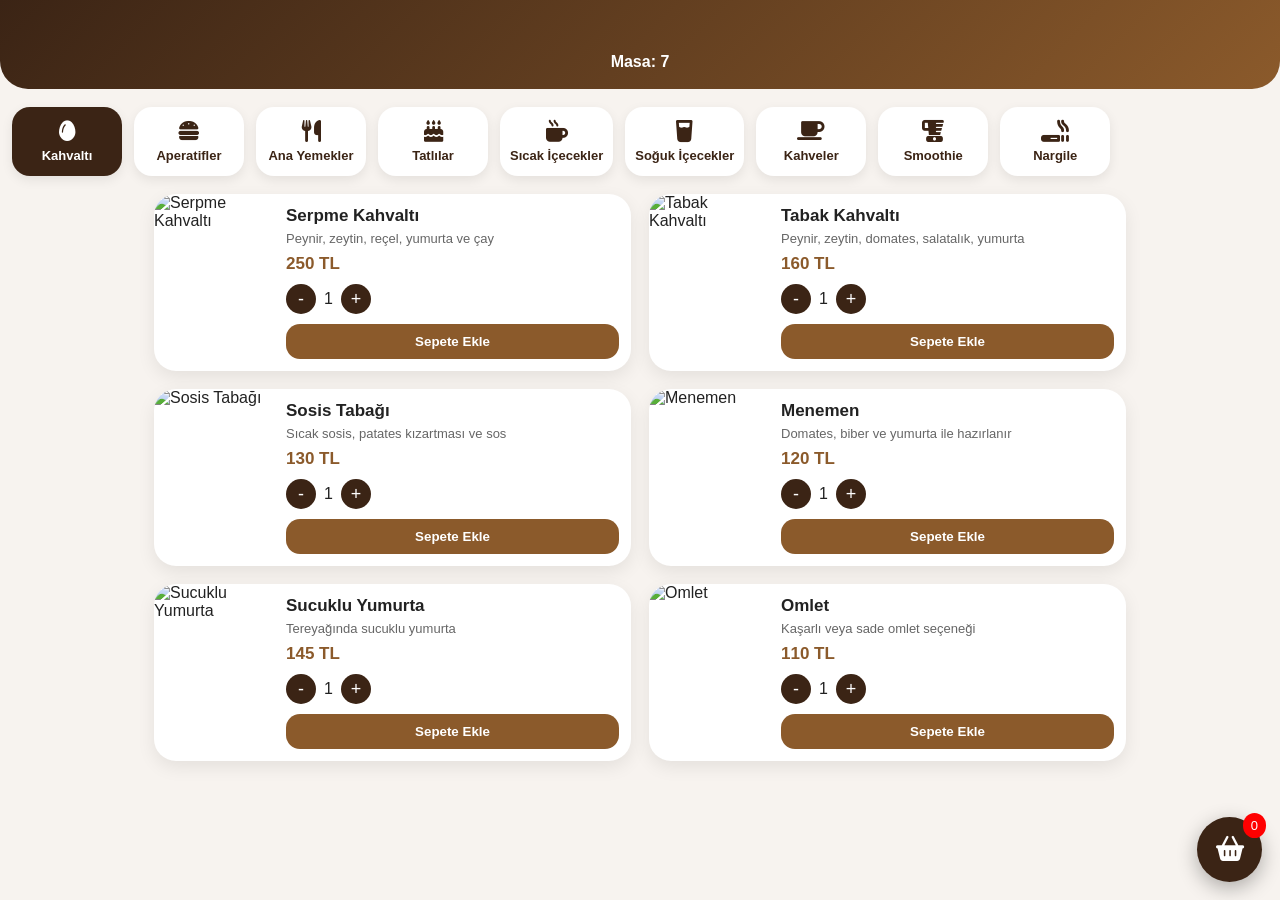
==== index.html @ 2600fbbe "Add files via upload" ====
<!DOCTYPE html>
<html lang="tr">

<head>
    <meta charset="UTF-8" />
    <meta name="viewport" content="width=device-width, initial-scale=1.0" />
    <title>Kafe Menü</title>

    <link rel="stylesheet" href="style.css" />

    <!-- İkonlar için -->
    <link rel="stylesheet" href="https://cdnjs.cloudflare.com/ajax/libs/font-awesome/6.5.0/css/all.min.css" />
</head>

<body>

    <header class="top-area">
        <img src="images/logo.png" alt="">
        <p class="table-info">Masa: <span id="masaNo">-</span></p>
    </header>

    <nav class="category-menu" id="categoryMenu"></nav>

    <main class="products" id="productList"></main>

    <button class="cart-button" onclick="openCart()">
        <i class="fa-solid fa-basket-shopping"></i>
        <span id="cartCount">0</span>
    </button>

    <div class="cart-modal" id="cartModal">
        <div class="cart-box">
            <div class="cart-header">
                <h2>Sepetim</h2>
                <button onclick="closeCart()">×</button>
            </div>

            <div id="cartItems"></div>

            <div class="cart-total">
                Toplam: <span id="totalPrice">0 TL</span>
            </div>

            <button class="clear-cart-btn" onclick="clearCart()">Sepeti Boşalt</button>
            <button class="order-btn" onclick="sendOrder()">Sipariş Ver</button>
        </div>
    </div>

    <script src="script.js"></script>
</body>

</html>
---- style.css ----
* {
    margin: 0;
    padding: 0;
    box-sizing: border-box;
}

body {
    font-family: Arial, sans-serif;
    background: #f7f3ef;
    color: #222;
    padding-bottom: 90px;
}

.top-area {
    background: linear-gradient(135deg, #3b2415, #8b5a2b);
    padding: 25px 15px 18px;
    text-align: center;
    color: white;
    border-radius: 0 0 28px 28px;
}

.top-area img {
    width: 130px;
    height: auto;
}

.logo {
    width: 130px;
    height: auto;
    background: white;
    border-radius: 18px;
    padding: 10px;
}

.table-info {
    margin-top: 10px;
    font-size: 16px;
    font-weight: bold;
}

.category-menu {
    display: flex;
    gap: 12px;
    overflow-x: auto;
    overflow-y: hidden;
    padding: 18px 12px;
    scrollbar-width: none;
    -webkit-overflow-scrolling: touch;
    touch-action: pan-x;
    cursor: grab;
    scroll-behavior: smooth;
    white-space: nowrap;
}

.category-menu:active {
    cursor: grabbing;
}

.category-menu::-webkit-scrollbar {
    display: none;
}

.category-menu::-webkit-scrollbar {
    display: none;
}

.category-btn {
    flex: 0 0 auto;
    min-width: 110px;
    border: none;
    background: white;
    color: #3b2415;
    padding: 13px 10px;
    border-radius: 18px;
    font-size: 13px;
    font-weight: bold;
    box-shadow: 0 4px 12px rgba(0, 0, 0, 0.08);
    cursor: pointer;
    user-select: none;
}

.category-btn i {
    display: block;
    font-size: 22px;
    margin-bottom: 6px;
}

.category-btn.active {
    background: #3b2415;
    color: white;
}

.products {
    display: grid;
    grid-template-columns: 1fr;
    gap: 18px;
    padding: 0 14px;
}

.product-card {
    display: flex;
    background: white;
    border-radius: 22px;
    overflow: hidden;
    box-shadow: 0 6px 18px rgba(0, 0, 0, 0.08);
}

.product-card img {
    width: 120px;
    height: 135px;
    object-fit: cover;
}

.product-info {
    padding: 12px;
    flex: 1;
}

.product-info h3 {
    font-size: 17px;
    margin-bottom: 5px;
}

.product-info p {
    font-size: 13px;
    color: #666;
    margin-bottom: 8px;
}

.price {
    font-size: 17px;
    font-weight: bold;
    color: #8b5a2b;
    margin-bottom: 10px;
}

.quantity {
    display: flex;
    align-items: center;
    gap: 8px;
    margin-bottom: 10px;
}

.quantity button {
    width: 30px;
    height: 30px;
    border: none;
    border-radius: 50%;
    background: #3b2415;
    color: white;
    font-size: 18px;
}

.add-btn {
    width: 100%;
    border: none;
    background: #8b5a2b;
    color: white;
    padding: 10px;
    border-radius: 14px;
    font-weight: bold;
    cursor: pointer;
}

.cart-button {
    position: fixed;
    right: 18px;
    bottom: 18px;
    width: 65px;
    height: 65px;
    border-radius: 50%;
    border: none;
    background: #3b2415;
    color: white;
    font-size: 25px;
    box-shadow: 0 6px 20px rgba(0, 0, 0, 0.3);
    cursor: pointer;
}

.cart-button span {
    position: absolute;
    top: -4px;
    right: -4px;
    background: red;
    color: white;
    font-size: 13px;
    border-radius: 50%;
    padding: 5px 8px;
}

.cart-modal {
    display: none;
    position: fixed;
    inset: 0;
    background: rgba(0, 0, 0, 0.55);
    z-index: 99;
    align-items: flex-end;
}

.cart-box {
    background: white;
    width: 100%;
    max-height: 85vh;
    overflow-y: auto;
    border-radius: 28px 28px 0 0;
    padding: 20px;
}

.cart-header {
    display: flex;
    justify-content: space-between;
    align-items: center;
}

.cart-header button {
    border: none;
    background: none;
    font-size: 32px;
    cursor: pointer;
}

.cart-item {
    display: flex;
    justify-content: space-between;
    border-bottom: 1px solid #eee;
    padding: 13px 0;
    font-size: 15px;
}

.cart-total {
    font-size: 20px;
    font-weight: bold;
    margin: 18px 0;
    text-align: right;
}

.order-btn {
    width: 100%;
    border: none;
    background: #3b2415;
    color: white;
    padding: 16px;
    border-radius: 18px;
    font-size: 17px;
    font-weight: bold;
    cursor: pointer;
}

@media (min-width: 768px) {
    .products {
        grid-template-columns: repeat(2, 1fr);
        max-width: 1000px;
        margin: auto;
    }

    .cart-box {
        max-width: 450px;
        margin-left: auto;
    }
}

.cart-actions {
    display: flex;
    align-items: center;
    gap: 7px;
}

.cart-actions button {
    width: 28px;
    height: 28px;
    border: none;
    border-radius: 50%;
    background: #3b2415;
    color: white;
    font-weight: bold;
    cursor: pointer;
}

.cart-actions .delete-btn {
    background: #c62828;
}

.clear-cart-btn {
    width: 100%;
    border: none;
    background: #c62828;
    color: white;
    padding: 14px;
    border-radius: 16px;
    font-size: 16px;
    font-weight: bold;
    cursor: pointer;
    margin-bottom: 10px;
}
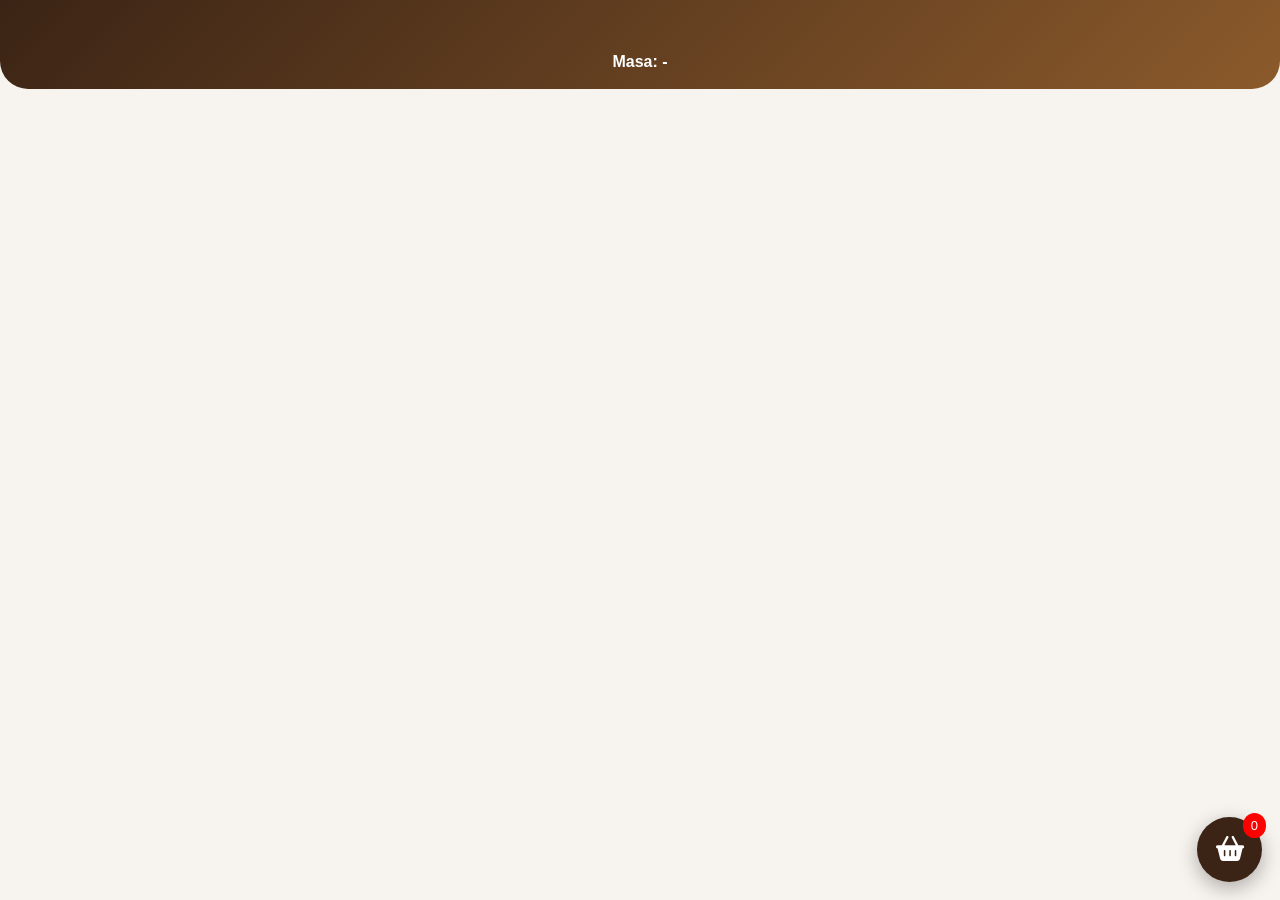
==== commit 301b24c2: "Add files via upload" ====
--- a/index.html
+++ b/index.html
@@ -46,7 +46,9 @@
         </div>
     </div>
 
-    <script src="script.js"></script>
+
+
+    <script type="module" src="script.js"></script>
 </body>
 
 </html>
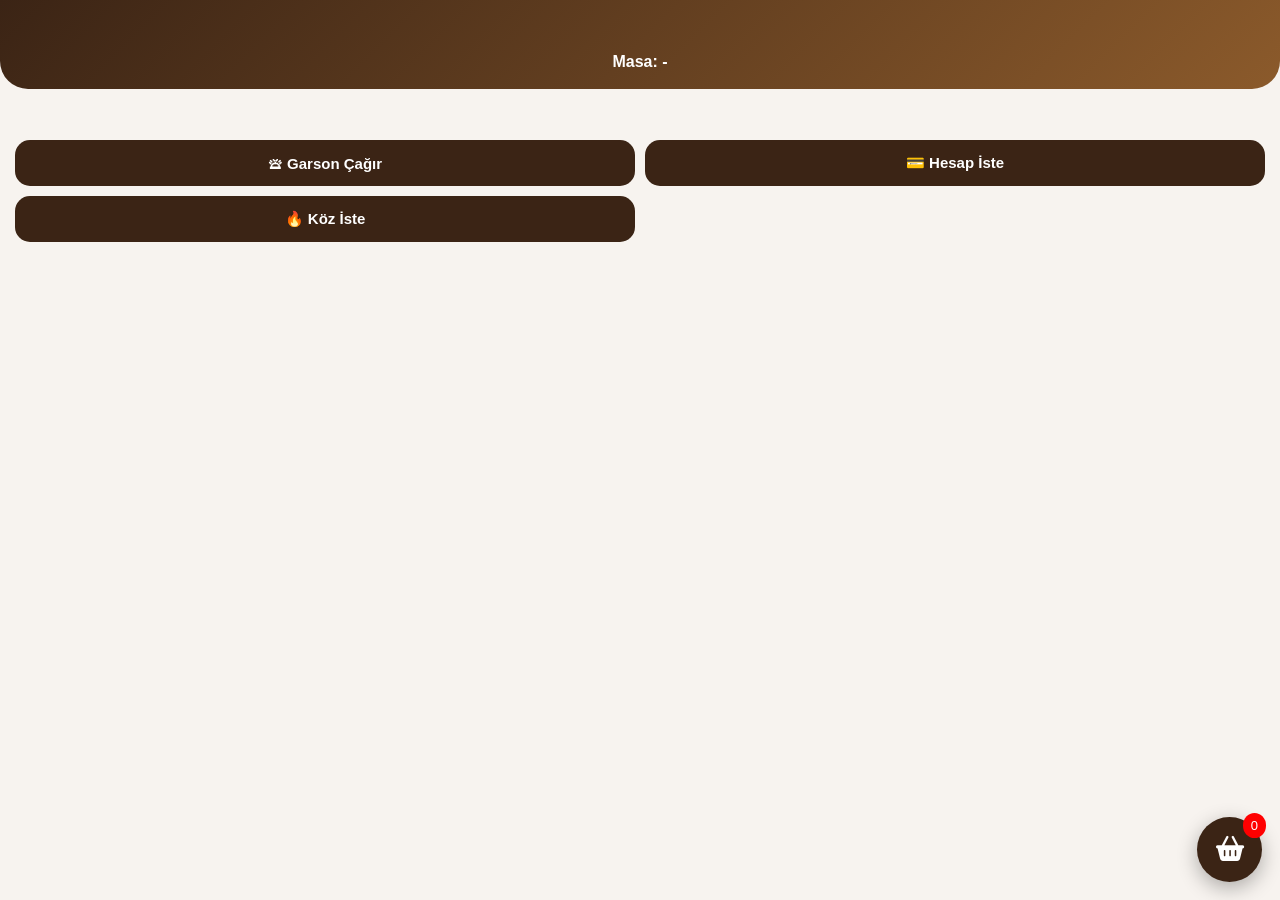
==== commit a724b1f6: "Add files via upload" ====
--- a/index.html
+++ b/index.html
@@ -20,8 +20,29 @@
     </header>
 
     <nav class="category-menu" id="categoryMenu"></nav>
+    <div id="orderStatusBox" class="order-status-box">
+        <h3>Sipariş Durumu</h3>
+        <p id="orderStatusText">Henüz sipariş verilmedi</p>
+    </div>
 
     <main class="products" id="productList"></main>
+
+
+    <div class="service-buttons">
+
+        <button onclick="sendRequest('Garson Çağır')">
+            🛎 Garson Çağır
+        </button>
+
+        <button onclick="sendRequest('Hesap İste')">
+            💳 Hesap İste
+        </button>
+
+        <button onclick="sendRequest('Köz İste')">
+            🔥 Köz İste
+        </button>
+
+    </div>
 
     <button class="cart-button" onclick="openCart()">
         <i class="fa-solid fa-basket-shopping"></i>
--- a/style.css
+++ b/style.css
@@ -10,6 +10,12 @@
     color: #222;
     padding-bottom: 90px;
 }
+
+.hidden {
+    display: none !important;
+}
+
+/* MÜŞTERİ MENÜSÜ */
 
 .top-area {
     background: linear-gradient(135deg, #3b2415, #8b5a2b);
@@ -60,13 +66,10 @@
     display: none;
 }
 
-.category-menu::-webkit-scrollbar {
-    display: none;
-}
-
 .category-btn {
     flex: 0 0 auto;
     min-width: 110px;
+    width: auto;
     border: none;
     background: white;
     color: #3b2415;
@@ -149,6 +152,7 @@
     background: #3b2415;
     color: white;
     font-size: 18px;
+    cursor: pointer;
 }
 
 .add-btn {
@@ -234,16 +238,484 @@
     text-align: right;
 }
 
-.order-btn {
+.order-btn,
+.clear-cart-btn {
     width: 100%;
     border: none;
-    background: #3b2415;
     color: white;
     padding: 16px;
     border-radius: 18px;
     font-size: 17px;
     font-weight: bold;
     cursor: pointer;
+}
+
+.order-btn {
+    background: #3b2415;
+}
+
+.clear-cart-btn {
+    background: #c62828;
+    margin-bottom: 10px;
+}
+
+.cart-actions {
+    display: flex;
+    align-items: center;
+    gap: 7px;
+}
+
+.cart-actions button {
+    width: 28px;
+    height: 28px;
+    border: none;
+    border-radius: 50%;
+    background: #3b2415;
+    color: white;
+    font-weight: bold;
+    cursor: pointer;
+}
+
+.cart-actions .delete-btn {
+    background: #c62828;
+}
+
+/* SERVİS BUTONLARI */
+
+.service-buttons {
+    display: grid;
+    grid-template-columns: repeat(2, 1fr);
+    gap: 10px;
+    padding: 15px;
+}
+
+.service-buttons button {
+    border: none;
+    background: #3b2415;
+    color: white;
+    padding: 14px;
+    border-radius: 15px;
+    font-size: 15px;
+    font-weight: bold;
+    cursor: pointer;
+}
+
+/* SİPARİŞ DURUMU */
+
+.order-status-box {
+    display: none;
+    margin: 15px;
+    background: white;
+    border-left: 6px solid #8b5a2b;
+    border-radius: 18px;
+    padding: 15px;
+    box-shadow: 0 6px 18px rgba(0, 0, 0, 0.08);
+}
+
+.order-status-box h3 {
+    color: #3b2415;
+    margin-bottom: 6px;
+}
+
+.order-status-box p {
+    font-size: 18px;
+    font-weight: bold;
+    color: #8b5a2b;
+}
+
+.status-new {
+    border-left-color: #f9a825;
+}
+
+.status-new p {
+    color: #f9a825;
+}
+
+.status-preparing {
+    border-left-color: #fb8c00;
+}
+
+.status-preparing p {
+    color: #fb8c00;
+}
+
+.status-done {
+    border-left-color: #2e7d32;
+}
+
+.status-done p {
+    color: #2e7d32;
+}
+
+/* ADMIN / GARSON PANELİ */
+
+.admin-body {
+    background: #f7f3ef;
+    padding-bottom: 30px;
+}
+
+.admin-header {
+    background: linear-gradient(135deg, #3b2415, #8b5a2b);
+    color: white;
+    text-align: center;
+    padding: 25px 15px;
+    border-radius: 0 0 28px 28px;
+}
+
+.admin-header h1 {
+    font-size: 26px;
+    margin-bottom: 6px;
+}
+
+.admin-container {
+    padding: 18px;
+    max-width: 850px;
+    margin: auto;
+}
+
+.empty-order {
+    text-align: center;
+    margin-top: 40px;
+    font-size: 18px;
+    color: #777;
+}
+
+.order-card {
+    background: white;
+    border-radius: 22px;
+    padding: 18px;
+    margin-bottom: 18px;
+    box-shadow: 0 6px 18px rgba(0, 0, 0, 0.08);
+}
+
+.order-top {
+    display: flex;
+    justify-content: space-between;
+    align-items: center;
+    margin-bottom: 14px;
+}
+
+.order-top h2 {
+    font-size: 22px;
+    color: #3b2415;
+}
+
+.status {
+    background: #3b2415;
+    color: white;
+    padding: 7px 12px;
+    border-radius: 14px;
+    font-size: 13px;
+    font-weight: bold;
+}
+
+.order-items {
+    list-style: none;
+    padding: 0;
+    margin: 0;
+}
+
+.order-items li {
+    display: flex;
+    justify-content: space-between;
+    padding: 9px 0;
+    border-bottom: 1px solid #eee;
+    font-size: 15px;
+}
+
+.order-total {
+    text-align: right;
+    font-size: 19px;
+    font-weight: bold;
+    margin: 16px 0;
+    color: #8b5a2b;
+}
+
+.order-buttons {
+    display: grid;
+    grid-template-columns: 1fr;
+    gap: 10px;
+}
+
+.order-buttons button {
+    border: none;
+    padding: 13px;
+    border-radius: 15px;
+    color: white;
+    font-weight: bold;
+    cursor: pointer;
+    font-size: 15px;
+}
+
+.prepare-btn {
+    background: #f9a825;
+}
+
+.done-btn {
+    background: #2e7d32;
+}
+
+.delete-order-btn,
+.delete-btn {
+    background: #c62828;
+}
+
+/* LOGIN */
+
+.login-screen {
+    position: fixed;
+    inset: 0;
+    background: linear-gradient(135deg, #3b2415, #8b5a2b);
+    z-index: 99999;
+    display: flex;
+    align-items: center;
+    justify-content: center;
+    padding: 20px;
+}
+
+.login-box {
+    background: white;
+    width: 90%;
+    max-width: 360px;
+    padding: 28px;
+    border-radius: 24px;
+    text-align: center;
+    box-shadow: 0 10px 30px rgba(0, 0, 0, 0.25);
+}
+
+.login-box h2 {
+    color: #3b2415;
+    margin-bottom: 8px;
+}
+
+.login-box p {
+    color: #666;
+    margin-bottom: 18px;
+}
+
+.login-box input {
+    width: 100%;
+    padding: 15px;
+    border: 1px solid #ddd;
+    border-radius: 14px;
+    font-size: 16px;
+    margin-bottom: 14px;
+    outline: none;
+}
+
+.login-box button {
+    width: 100%;
+    border: none;
+    background: #3b2415;
+    color: white;
+    padding: 15px;
+    border-radius: 14px;
+    font-size: 16px;
+    font-weight: bold;
+    cursor: pointer;
+}
+
+.login-box small {
+    display: block;
+    color: #c62828;
+    margin-top: 12px;
+    font-weight: bold;
+}
+
+/* REQUEST CARD */
+
+.section-title {
+    margin: 18px 0 12px;
+    font-size: 22px;
+    color: #3b2415;
+}
+
+.request-card {
+    background: white;
+    border-left: 6px solid #8b5a2b;
+    border-radius: 18px;
+    padding: 15px;
+    margin-bottom: 12px;
+    display: flex;
+    align-items: center;
+    justify-content: space-between;
+    box-shadow: 0 6px 18px rgba(0, 0, 0, 0.08);
+}
+
+.request-card h3 {
+    color: #3b2415;
+    margin-bottom: 5px;
+}
+
+.request-card p {
+    font-size: 18px;
+    font-weight: bold;
+}
+
+.request-card small {
+    color: #777;
+}
+
+.delete-request-btn {
+    border: none;
+    background: #2e7d32;
+    color: white;
+    padding: 11px 13px;
+    border-radius: 13px;
+    font-weight: bold;
+    cursor: pointer;
+}
+
+/* PATRON PANELİ */
+
+.panel {
+    padding: 18px;
+    max-width: 1000px;
+    margin: auto;
+}
+
+.panel header {
+    background: linear-gradient(135deg, #3b2415, #8b5a2b);
+    color: white;
+    padding: 18px;
+    border-radius: 20px;
+    display: flex;
+    justify-content: space-between;
+    align-items: center;
+}
+
+.panel header button {
+    width: auto;
+    border: none;
+    background: #c62828;
+    color: white;
+    padding: 10px 14px;
+    border-radius: 12px;
+    font-weight: bold;
+    cursor: pointer;
+}
+
+.cards {
+    display: grid;
+    grid-template-columns: repeat(2, 1fr);
+    gap: 12px;
+    margin: 18px 0;
+}
+
+.card {
+    background: white;
+    border-radius: 18px;
+    padding: 16px;
+    box-shadow: 0 6px 18px rgba(0, 0, 0, 0.08);
+}
+
+.card h3 {
+    font-size: 14px;
+    color: #777;
+    margin-bottom: 8px;
+}
+
+.card p {
+    font-size: 22px;
+    font-weight: bold;
+    color: #3b2415;
+}
+
+.form-box {
+    background: white;
+    padding: 16px;
+    border-radius: 20px;
+    margin-bottom: 20px;
+    box-shadow: 0 6px 18px rgba(0, 0, 0, 0.08);
+    display: grid;
+    gap: 10px;
+}
+
+.form-box input,
+.form-box select,
+.form-box textarea {
+    width: 100%;
+    padding: 13px;
+    border: 1px solid #ddd;
+    border-radius: 14px;
+    font-size: 15px;
+    outline: none;
+}
+
+.form-box button {
+    border: none;
+    background: #3b2415;
+    color: white;
+    padding: 14px;
+    border-radius: 15px;
+    font-size: 16px;
+    font-weight: bold;
+    cursor: pointer;
+}
+
+.panel .products,
+.panel .requests {
+    display: grid;
+    grid-template-columns: 1fr;
+    gap: 12px;
+    padding: 0;
+}
+
+.panel .product-card {
+    display: block;
+    background: white;
+    padding: 12px;
+    border-radius: 18px;
+    box-shadow: 0 6px 18px rgba(0, 0, 0, 0.08);
+}
+
+.panel .product-card img {
+    width: 100%;
+    height: 180px;
+    max-height: 180px;
+    object-fit: cover;
+    border-radius: 14px;
+}
+
+.panel .product-card h3 {
+    margin-top: 10px;
+    color: #3b2415;
+}
+
+.panel .product-card p {
+    color: #666;
+    margin: 6px 0;
+}
+
+.panel .product-card strong {
+    display: block;
+    color: #8b5a2b;
+    margin-bottom: 10px;
+}
+
+.panel .delete-btn {
+    width: 100%;
+    border: none;
+    background: #c62828;
+    color: white;
+    padding: 12px;
+    border-radius: 14px;
+    font-weight: bold;
+    cursor: pointer;
+}
+
+@media (min-width: 700px) {
+    .order-buttons {
+        grid-template-columns: repeat(3, 1fr);
+    }
+
+    .cards {
+        grid-template-columns: repeat(3, 1fr);
+    }
+
+    .panel .products {
+        grid-template-columns: repeat(3, 1fr);
+    }
 }
 
 @media (min-width: 768px) {
@@ -257,38 +729,4 @@
         max-width: 450px;
         margin-left: auto;
     }
-}
-
-.cart-actions {
-    display: flex;
-    align-items: center;
-    gap: 7px;
-}
-
-.cart-actions button {
-    width: 28px;
-    height: 28px;
-    border: none;
-    border-radius: 50%;
-    background: #3b2415;
-    color: white;
-    font-weight: bold;
-    cursor: pointer;
-}
-
-.cart-actions .delete-btn {
-    background: #c62828;
-}
-
-.clear-cart-btn {
-    width: 100%;
-    border: none;
-    background: #c62828;
-    color: white;
-    padding: 14px;
-    border-radius: 16px;
-    font-size: 16px;
-    font-weight: bold;
-    cursor: pointer;
-    margin-bottom: 10px;
 }
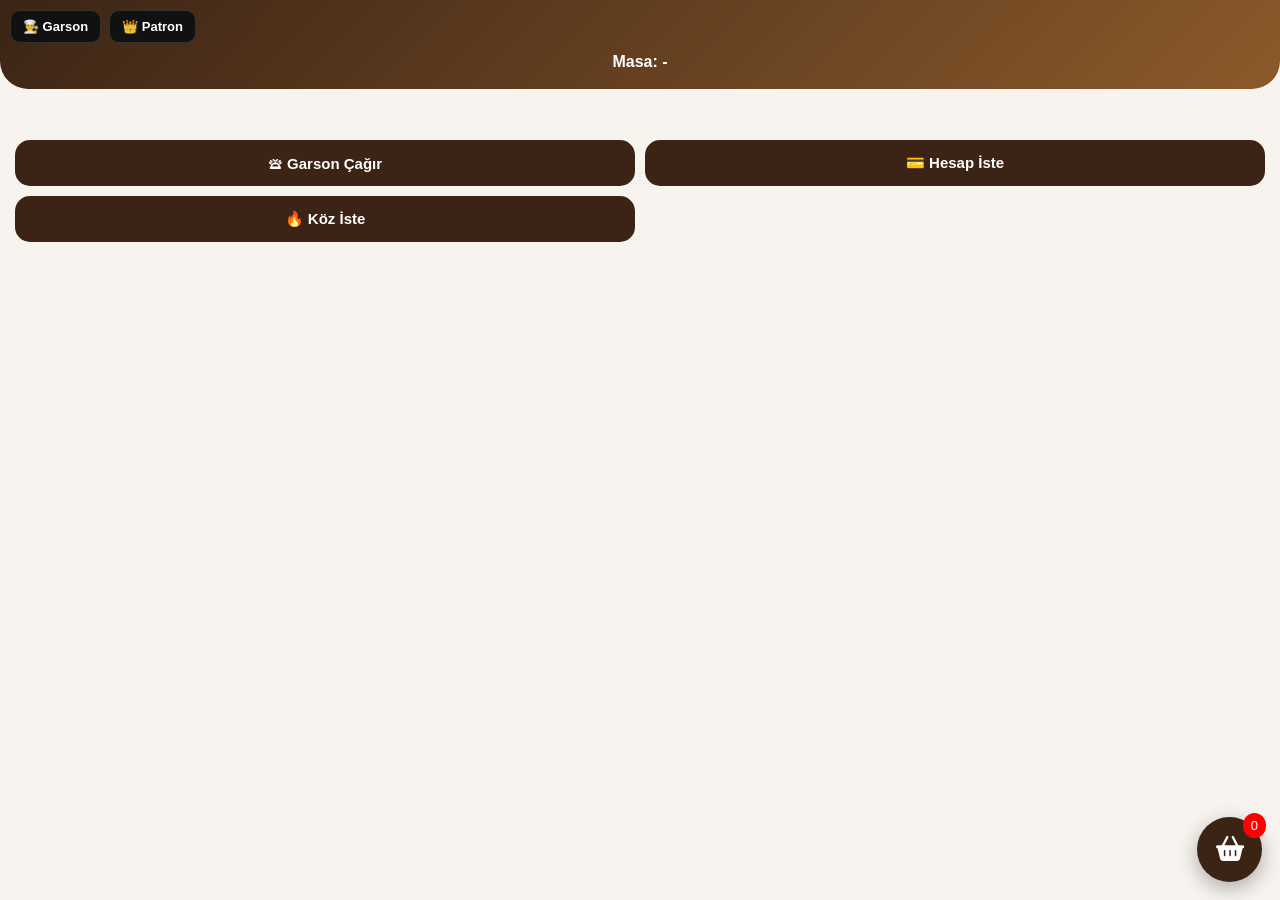
==== commit 23ef5726: "Add files via upload" ====
--- a/index.html
+++ b/index.html
@@ -13,7 +13,10 @@
 </head>
 
 <body>
-
+    <div class="admin-links">
+        <a href="admin.html">👨‍🍳 Garson</a>
+        <a href="patron.html">👑 Patron</a>
+    </div>
     <header class="top-area">
         <img src="images/logo.png" alt="">
         <p class="table-info">Masa: <span id="masaNo">-</span></p>
@@ -26,6 +29,7 @@
     </div>
 
     <main class="products" id="productList"></main>
+
 
 
     <div class="service-buttons">
--- a/style.css
+++ b/style.css
@@ -10,12 +10,6 @@
     color: #222;
     padding-bottom: 90px;
 }
-
-.hidden {
-    display: none !important;
-}
-
-/* MÜŞTERİ MENÜSÜ */
 
 .top-area {
     background: linear-gradient(135deg, #3b2415, #8b5a2b);
@@ -66,10 +60,13 @@
     display: none;
 }
 
+.category-menu::-webkit-scrollbar {
+    display: none;
+}
+
 .category-btn {
     flex: 0 0 auto;
     min-width: 110px;
-    width: auto;
     border: none;
     background: white;
     color: #3b2415;
@@ -152,7 +149,6 @@
     background: #3b2415;
     color: white;
     font-size: 18px;
-    cursor: pointer;
 }
 
 .add-btn {
@@ -238,10 +234,10 @@
     text-align: right;
 }
 
-.order-btn,
-.clear-cart-btn {
-    width: 100%;
-    border: none;
+.order-btn {
+    width: 100%;
+    border: none;
+    background: #3b2415;
     color: white;
     padding: 16px;
     border-radius: 18px;
@@ -250,13 +246,17 @@
     cursor: pointer;
 }
 
-.order-btn {
-    background: #3b2415;
-}
-
-.clear-cart-btn {
-    background: #c62828;
-    margin-bottom: 10px;
+@media (min-width: 768px) {
+    .products {
+        grid-template-columns: repeat(2, 1fr);
+        max-width: 1000px;
+        margin: auto;
+    }
+
+    .cart-box {
+        max-width: 450px;
+        margin-left: auto;
+    }
 }
 
 .cart-actions {
@@ -280,74 +280,18 @@
     background: #c62828;
 }
 
-/* SERVİS BUTONLARI */
-
-.service-buttons {
-    display: grid;
-    grid-template-columns: repeat(2, 1fr);
-    gap: 10px;
-    padding: 15px;
-}
-
-.service-buttons button {
-    border: none;
-    background: #3b2415;
+.clear-cart-btn {
+    width: 100%;
+    border: none;
+    background: #c62828;
     color: white;
     padding: 14px;
-    border-radius: 15px;
-    font-size: 15px;
-    font-weight: bold;
-    cursor: pointer;
-}
-
-/* SİPARİŞ DURUMU */
-
-.order-status-box {
-    display: none;
-    margin: 15px;
-    background: white;
-    border-left: 6px solid #8b5a2b;
-    border-radius: 18px;
-    padding: 15px;
-    box-shadow: 0 6px 18px rgba(0, 0, 0, 0.08);
-}
-
-.order-status-box h3 {
-    color: #3b2415;
-    margin-bottom: 6px;
-}
-
-.order-status-box p {
-    font-size: 18px;
-    font-weight: bold;
-    color: #8b5a2b;
-}
-
-.status-new {
-    border-left-color: #f9a825;
-}
-
-.status-new p {
-    color: #f9a825;
-}
-
-.status-preparing {
-    border-left-color: #fb8c00;
-}
-
-.status-preparing p {
-    color: #fb8c00;
-}
-
-.status-done {
-    border-left-color: #2e7d32;
-}
-
-.status-done p {
-    color: #2e7d32;
-}
-
-/* ADMIN / GARSON PANELİ */
+    border-radius: 16px;
+    font-size: 16px;
+    font-weight: bold;
+    cursor: pointer;
+    margin-bottom: 10px;
+}
 
 .admin-body {
     background: #f7f3ef;
@@ -455,18 +399,21 @@
     background: #2e7d32;
 }
 
-.delete-order-btn,
-.delete-btn {
+.delete-order-btn {
     background: #c62828;
 }
 
-/* LOGIN */
+@media (min-width: 700px) {
+    .order-buttons {
+        grid-template-columns: repeat(3, 1fr);
+    }
+}
 
 .login-screen {
     position: fixed;
     inset: 0;
     background: linear-gradient(135deg, #3b2415, #8b5a2b);
-    z-index: 99999;
+    z-index: 9999;
     display: flex;
     align-items: center;
     justify-content: center;
@@ -475,7 +422,7 @@
 
 .login-box {
     background: white;
-    width: 90%;
+    width: 100%;
     max-width: 360px;
     padding: 28px;
     border-radius: 24px;
@@ -522,7 +469,45 @@
     font-weight: bold;
 }
 
-/* REQUEST CARD */
+.login-screen {
+    position: fixed !important;
+    top: 0 !important;
+    left: 0 !important;
+    width: 100vw !important;
+    height: 100vh !important;
+    background: linear-gradient(135deg, #3b2415, #8b5a2b) !important;
+    z-index: 99999 !important;
+    display: flex !important;
+    align-items: center !important;
+    justify-content: center !important;
+}
+
+.login-box {
+    background: white !important;
+    width: 90% !important;
+    max-width: 360px !important;
+    padding: 28px !important;
+    border-radius: 24px !important;
+    text-align: center !important;
+}
+
+.service-buttons {
+    display: grid;
+    grid-template-columns: repeat(2, 1fr);
+    gap: 10px;
+    padding: 15px;
+}
+
+.service-buttons button {
+    border: none;
+    background: #3b2415;
+    color: white;
+    padding: 14px;
+    border-radius: 15px;
+    font-size: 15px;
+    font-weight: bold;
+    cursor: pointer;
+}
 
 .section-title {
     margin: 18px 0 12px;
@@ -566,62 +551,84 @@
     cursor: pointer;
 }
 
-/* PATRON PANELİ */
-
-.panel {
-    padding: 18px;
-    max-width: 1000px;
-    margin: auto;
-}
-
-.panel header {
-    background: linear-gradient(135deg, #3b2415, #8b5a2b);
-    color: white;
-    padding: 18px;
-    border-radius: 20px;
-    display: flex;
-    justify-content: space-between;
-    align-items: center;
-}
-
-.panel header button {
-    width: auto;
-    border: none;
-    background: #c62828;
-    color: white;
-    padding: 10px 14px;
-    border-radius: 12px;
-    font-weight: bold;
-    cursor: pointer;
-}
-
-.cards {
+.order-status-box {
+    display: none;
+    margin: 15px;
+    background: white;
+    border-left: 6px solid #8b5a2b;
+    border-radius: 18px;
+    padding: 15px;
+    box-shadow: 0 6px 18px rgba(0, 0, 0, 0.08);
+}
+
+.order-status-box h3 {
+    color: #3b2415;
+    margin-bottom: 6px;
+}
+
+.order-status-box p {
+    font-size: 18px;
+    font-weight: bold;
+    color: #8b5a2b;
+}
+
+.status-new {
+    border-left-color: #f9a825;
+}
+
+.status-new p {
+    color: #f9a825;
+}
+
+.status-preparing {
+    border-left-color: #fb8c00;
+}
+
+.status-preparing p {
+    color: #fb8c00;
+}
+
+.status-done {
+    border-left-color: #2e7d32;
+}
+
+.status-done p {
+    color: #2e7d32;
+}
+
+.stats-grid {
     display: grid;
     grid-template-columns: repeat(2, 1fr);
     gap: 12px;
     margin: 18px 0;
 }
 
-.card {
+.stat-card {
     background: white;
     border-radius: 18px;
     padding: 16px;
     box-shadow: 0 6px 18px rgba(0, 0, 0, 0.08);
 }
 
-.card h3 {
-    font-size: 14px;
+.stat-card span {
+    display: block;
+    font-size: 13px;
     color: #777;
     margin-bottom: 8px;
 }
 
-.card p {
+.stat-card strong {
     font-size: 22px;
-    font-weight: bold;
     color: #3b2415;
 }
 
-.form-box {
+@media (min-width: 700px) {
+    .stats-grid {
+        grid-template-columns: repeat(4, 1fr);
+    }
+}
+
+.product-form {
     background: white;
     padding: 16px;
     border-radius: 20px;
@@ -631,9 +638,8 @@
     gap: 10px;
 }
 
-.form-box input,
-.form-box select,
-.form-box textarea {
+.product-form input,
+.product-form select {
     width: 100%;
     padding: 13px;
     border: 1px solid #ddd;
@@ -642,7 +648,7 @@
     outline: none;
 }
 
-.form-box button {
+.product-form button {
     border: none;
     background: #3b2415;
     color: white;
@@ -653,80 +659,83 @@
     cursor: pointer;
 }
 
-.panel .products,
-.panel .requests {
+#productsManageList {
     display: grid;
-    grid-template-columns: 1fr;
-    gap: 12px;
-    padding: 0;
-}
-
-.panel .product-card {
-    display: block;
-    background: white;
-    padding: 12px;
+    grid-template-columns: repeat(auto-fit, minmax(260px, 1fr));
+    gap: 18px;
+    margin-top: 20px;
+}
+
+.product-manage-card {
+    background: #111;
+    border: 1px solid #2a2a2a;
     border-radius: 18px;
-    box-shadow: 0 6px 18px rgba(0, 0, 0, 0.08);
-}
-
-.panel .product-card img {
-    width: 100%;
-    height: 180px;
-    max-height: 180px;
+    padding: 16px;
+    display: flex;
+    flex-direction: column;
+    gap: 10px;
+}
+
+.product-manage-card img {
+    width: 100% !important;
+    height: 160px !important;
     object-fit: cover;
     border-radius: 14px;
 }
 
-.panel .product-card h3 {
-    margin-top: 10px;
-    color: #3b2415;
-}
-
-.panel .product-card p {
-    color: #666;
-    margin: 6px 0;
-}
-
-.panel .product-card strong {
-    display: block;
-    color: #8b5a2b;
-    margin-bottom: 10px;
-}
-
-.panel .delete-btn {
-    width: 100%;
-    border: none;
-    background: #c62828;
-    color: white;
+.product-manage-card input,
+.product-manage-card select {
+    width: 100%;
+    padding: 11px;
+    border-radius: 10px;
+    border: 1px solid #333;
+    background: #1b1b1b;
+    color: #fff;
+    font-size: 14px;
+}
+
+.product-manage-card button {
     padding: 12px;
-    border-radius: 14px;
-    font-weight: bold;
-    cursor: pointer;
-}
-
-@media (min-width: 700px) {
-    .order-buttons {
-        grid-template-columns: repeat(3, 1fr);
-    }
-
-    .cards {
-        grid-template-columns: repeat(3, 1fr);
-    }
-
-    .panel .products {
-        grid-template-columns: repeat(3, 1fr);
-    }
-}
-
-@media (min-width: 768px) {
-    .products {
-        grid-template-columns: repeat(2, 1fr);
-        max-width: 1000px;
-        margin: auto;
-    }
-
-    .cart-box {
-        max-width: 450px;
-        margin-left: auto;
-    }
+    border: none;
+    border-radius: 12px;
+    font-weight: 700;
+    cursor: pointer;
+}
+
+.save-product-btn {
+    background: #22c55e;
+    color: #fff;
+}
+
+.toggle-product-btn {
+    background: #f59e0b;
+    color: #111;
+}
+
+.product-manage-card input[type="file"] {
+    font-size: 12px;
+}
+
+.admin-links {
+    position: fixed;
+    top: 10px;
+    left: 10px;
+    z-index: 9999;
+    display: flex;
+    gap: 8px;
+}
+
+.admin-links a {
+    background: #111;
+    color: white;
+    text-decoration: none;
+    padding: 8px 12px;
+    border-radius: 10px;
+    font-size: 13px;
+    font-weight: 600;
+    border: 1px solid #333;
+}
+
+.admin-links a:hover {
+    background: #222;
 }
